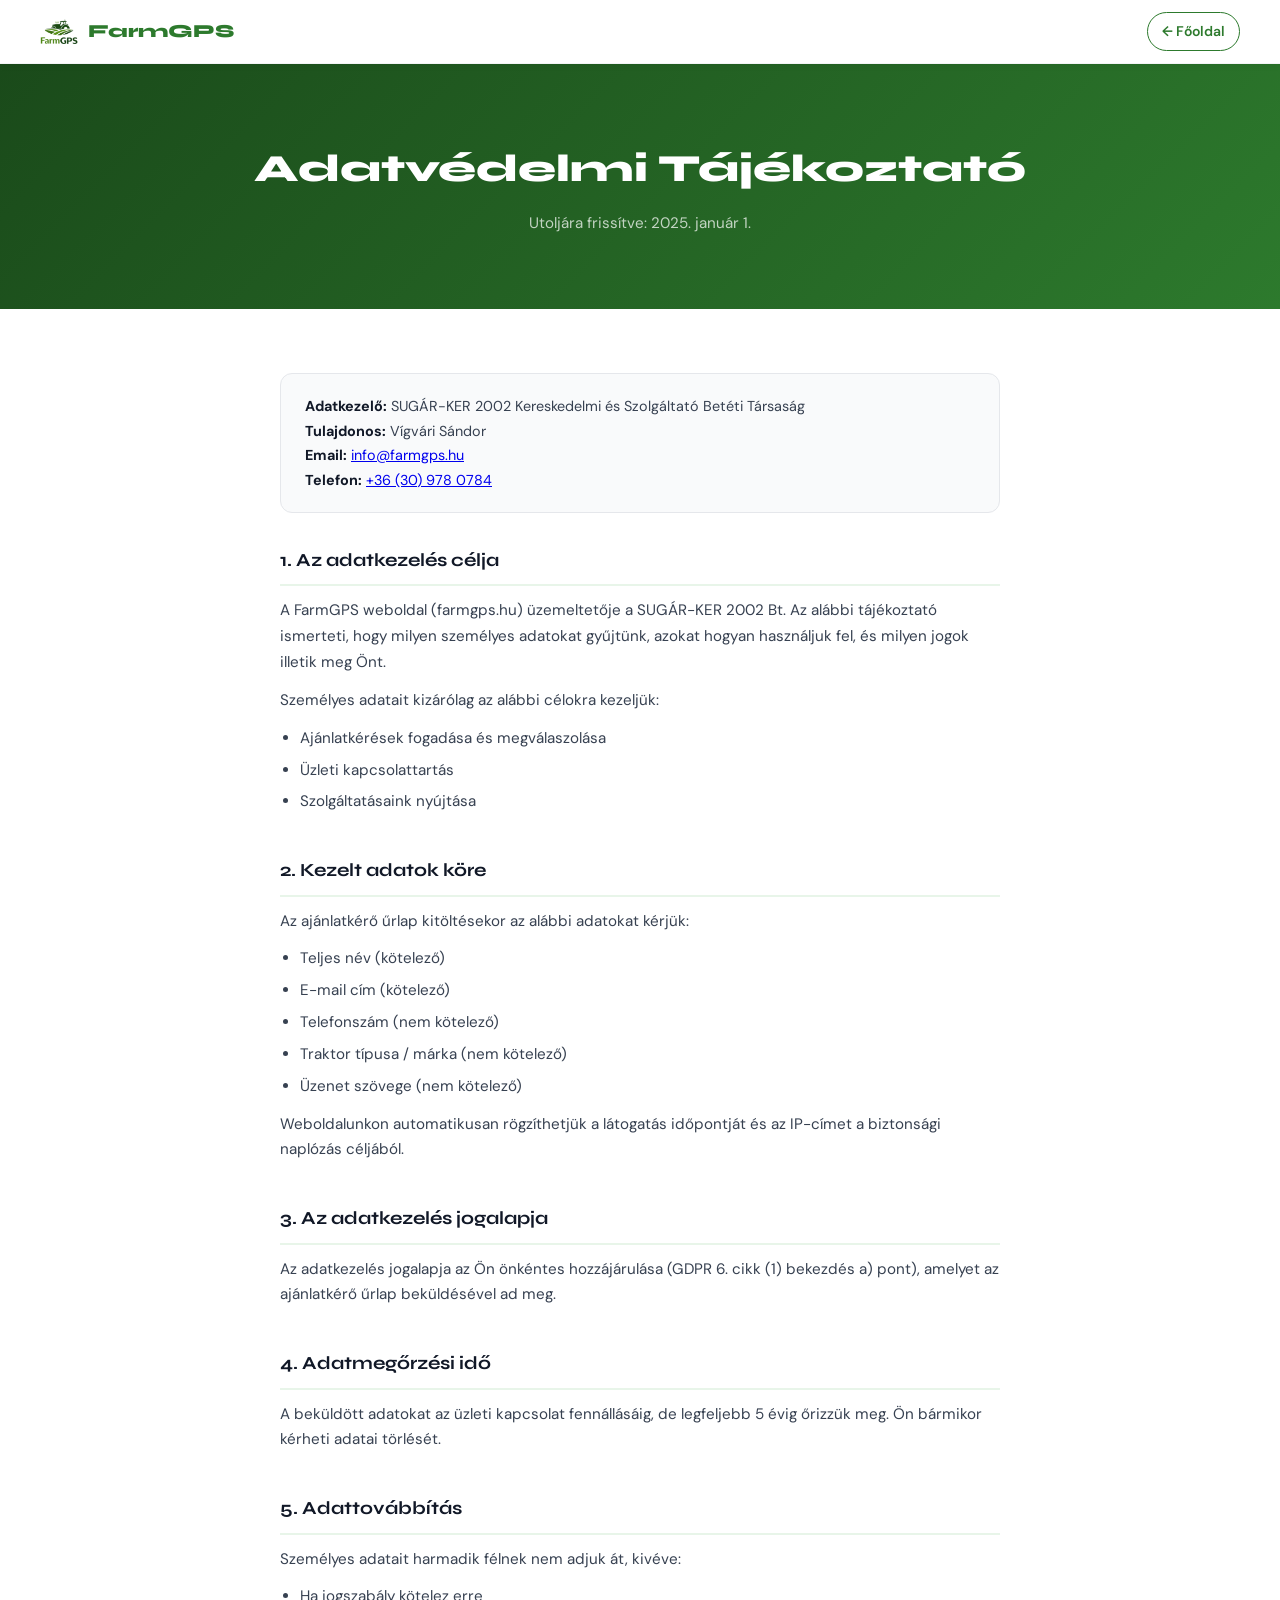
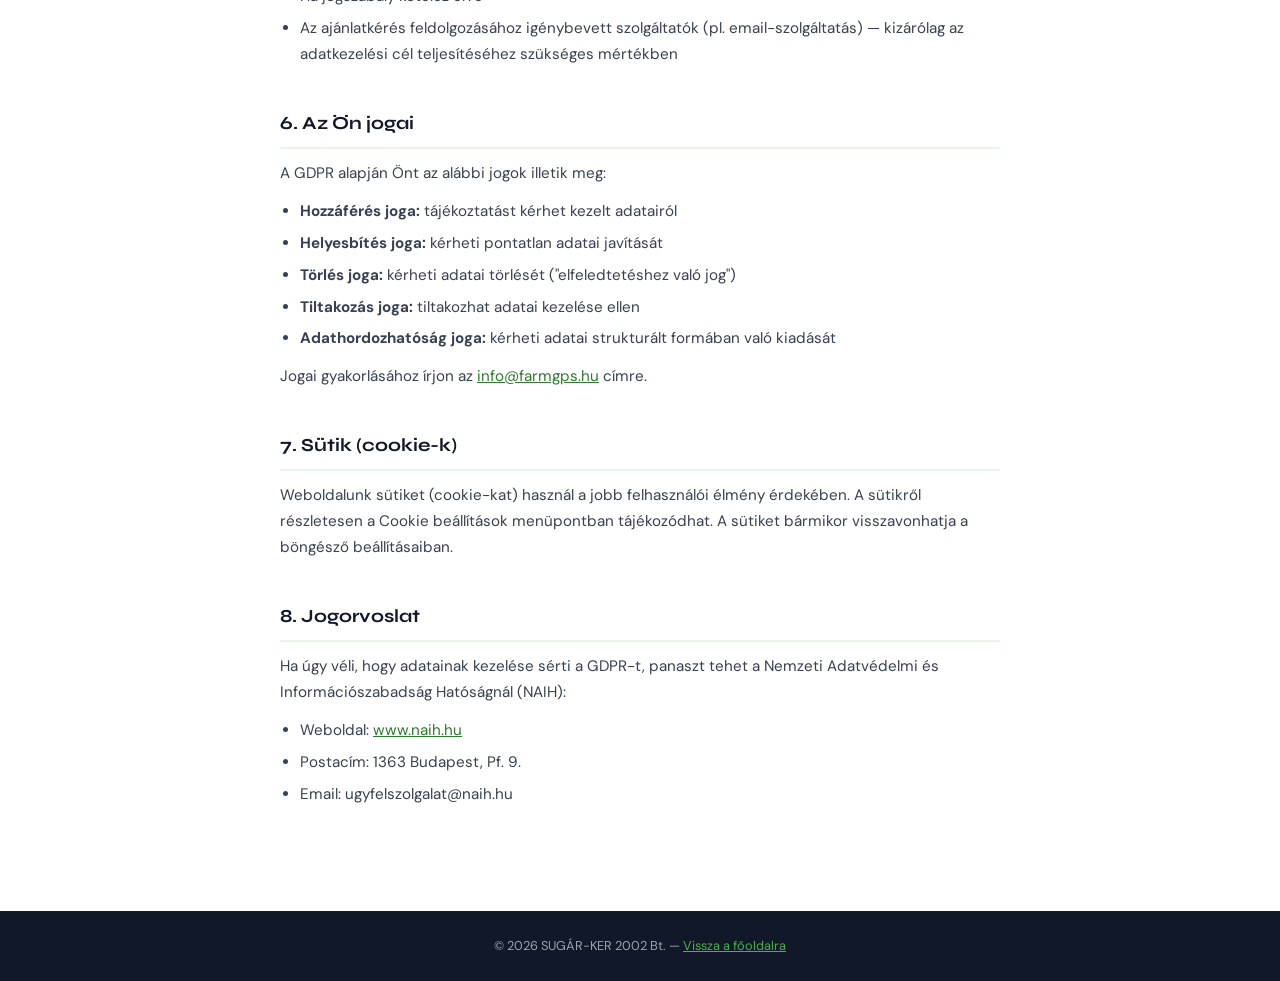
==== adatvedelem.html @ 324bcc1e "Add files via upload" ====
<!DOCTYPE html>
<html lang="hu">
<head>
  <meta charset="UTF-8" />
  <meta name="viewport" content="width=device-width, initial-scale=1.0, viewport-fit=cover" />
  <title>Adatvédelmi Tájékoztató — FarmGPS</title>
  <link rel="icon" type="image/png" href="images/fgpslogo.png" />
  <link rel="preconnect" href="https://fonts.googleapis.com" />
  <link rel="preconnect" href="https://fonts.gstatic.com" crossorigin />
  <link href="https://fonts.googleapis.com/css2?family=Syne:wght@700;800&family=DM+Sans:wght@400;500;600&display=swap" rel="stylesheet" />
  <style>
    *, *::before, *::after { box-sizing: border-box; margin: 0; padding: 0; }
    :root {
      --green-700: #2D7A2D;
      --green-100: #E8F5E9;
      --gray-50:  #F9FAFB;
      --gray-100: #F3F4F6;
      --gray-200: #E5E7EB;
      --gray-500: #6B7280;
      --gray-700: #374151;
      --gray-900: #111827;
    }
    html { scroll-behavior: smooth; -webkit-font-smoothing: antialiased; }
    body { font-family: 'DM Sans', sans-serif; color: var(--gray-700); background: #fff; line-height: 1.7; }

    /* Header */
    .site-header {
      background: #fff;
      border-bottom: 1px solid var(--gray-100);
      padding: 0 clamp(16px, 4vw, 40px);
      height: 64px;
      display: flex;
      align-items: center;
      justify-content: space-between;
      position: sticky;
      top: 0;
      z-index: 100;
      box-shadow: 0 1px 8px rgba(0,0,0,0.06);
    }
    .site-header .logo {
      display: flex;
      align-items: center;
      gap: 10px;
      text-decoration: none;
    }
    .site-header .logo img {
      height: 38px;
      mix-blend-mode: multiply;
    }
    .site-header .logo-name {
      font-family: 'Syne', sans-serif;
      font-size: 1.15rem;
      font-weight: 800;
      color: var(--green-700);
    }
    .back-btn {
      display: inline-flex;
      align-items: center;
      gap: 6px;
      color: var(--green-700);
      font-size: 0.875rem;
      font-weight: 600;
      text-decoration: none;
      padding: 7px 14px;
      border-radius: 50px;
      border: 1.5px solid var(--green-700);
      transition: all 0.2s;
    }
    .back-btn:hover { background: var(--green-700); color: #fff; }

    /* Content */
    .page-hero {
      background: linear-gradient(135deg, #1a4a1a, #2D7A2D);
      padding: clamp(40px, 6vw, 72px) clamp(16px, 4vw, 40px);
      text-align: center;
    }
    .page-hero h1 {
      font-family: 'Syne', sans-serif;
      font-size: clamp(1.6rem, 4vw, 2.4rem);
      font-weight: 800;
      color: #fff;
      margin-bottom: 10px;
    }
    .page-hero p {
      color: rgba(255,255,255,0.72);
      font-size: 0.95rem;
    }

    .content {
      max-width: 800px;
      margin: 0 auto;
      padding: clamp(32px, 6vw, 64px) clamp(16px, 4vw, 40px);
    }

    .section { margin-bottom: 40px; }
    .section h2 {
      font-family: 'Syne', sans-serif;
      font-size: 1.15rem;
      font-weight: 700;
      color: var(--gray-900);
      margin-bottom: 12px;
      padding-bottom: 8px;
      border-bottom: 2px solid var(--green-100);
    }
    .section p { margin-bottom: 12px; font-size: 0.95rem; color: var(--gray-700); }
    .section ul { padding-left: 20px; margin-bottom: 12px; }
    .section ul li { font-size: 0.95rem; color: var(--gray-700); margin-bottom: 6px; }
    .section a { color: var(--green-700); }

    .info-box {
      background: var(--gray-50);
      border: 1px solid var(--gray-200);
      border-radius: 12px;
      padding: 20px 24px;
      margin-bottom: 32px;
      font-size: 0.90rem;
    }
    .info-box strong { color: var(--gray-900); }

    footer {
      background: var(--gray-900);
      color: #9CA3AF;
      text-align: center;
      padding: 24px 16px;
      font-size: 0.80rem;
    }
    footer a { color: #4CAF50; }
  </style>
</head>
<body>

<header class="site-header">
  <a href="index.html" class="logo">
    <img src="images/fgpslogo.png" alt="FarmGPS" />
    <span class="logo-name">FarmGPS</span>
  </a>
  <a href="index.html" class="back-btn">
    ← Főoldal
  </a>
</header>

<div class="page-hero">
  <h1>Adatvédelmi Tájékoztató</h1>
  <p>Utoljára frissítve: 2025. január 1.</p>
</div>

<div class="content">

  <div class="info-box">
    <strong>Adatkezelő:</strong> SUGÁR-KER 2002 Kereskedelmi és Szolgáltató Betéti Társaság<br/>
    <strong>Tulajdonos:</strong> Vígvári Sándor<br/>
    <strong>Email:</strong> <a href="mailto:info@farmgps.hu">info@farmgps.hu</a><br/>
    <strong>Telefon:</strong> <a href="tel:+36309780784">+36 (30) 978 0784</a>
  </div>

  <div class="section">
    <h2>1. Az adatkezelés célja</h2>
    <p>A FarmGPS weboldal (farmgps.hu) üzemeltetője a SUGÁR-KER 2002 Bt. Az alábbi tájékoztató ismerteti, hogy milyen személyes adatokat gyűjtünk, azokat hogyan használjuk fel, és milyen jogok illetik meg Önt.</p>
    <p>Személyes adatait kizárólag az alábbi célokra kezeljük:</p>
    <ul>
      <li>Ajánlatkérések fogadása és megválaszolása</li>
      <li>Üzleti kapcsolattartás</li>
      <li>Szolgáltatásaink nyújtása</li>
    </ul>
  </div>

  <div class="section">
    <h2>2. Kezelt adatok köre</h2>
    <p>Az ajánlatkérő űrlap kitöltésekor az alábbi adatokat kérjük:</p>
    <ul>
      <li>Teljes név (kötelező)</li>
      <li>E-mail cím (kötelező)</li>
      <li>Telefonszám (nem kötelező)</li>
      <li>Traktor típusa / márka (nem kötelező)</li>
      <li>Üzenet szövege (nem kötelező)</li>
    </ul>
    <p>Weboldalunkon automatikusan rögzíthetjük a látogatás időpontját és az IP-címet a biztonsági naplózás céljából.</p>
  </div>

  <div class="section">
    <h2>3. Az adatkezelés jogalapja</h2>
    <p>Az adatkezelés jogalapja az Ön önkéntes hozzájárulása (GDPR 6. cikk (1) bekezdés a) pont), amelyet az ajánlatkérő űrlap beküldésével ad meg.</p>
  </div>

  <div class="section">
    <h2>4. Adatmegőrzési idő</h2>
    <p>A beküldött adatokat az üzleti kapcsolat fennállásáig, de legfeljebb 5 évig őrizzük meg. Ön bármikor kérheti adatai törlését.</p>
  </div>

  <div class="section">
    <h2>5. Adattovábbítás</h2>
    <p>Személyes adatait harmadik félnek nem adjuk át, kivéve:</p>
    <ul>
      <li>Ha jogszabály kötelez erre</li>
      <li>Az ajánlatkérés feldolgozásához igénybevett szolgáltatók (pl. email-szolgáltatás) — kizárólag az adatkezelési cél teljesítéséhez szükséges mértékben</li>
    </ul>
  </div>

  <div class="section">
    <h2>6. Az Ön jogai</h2>
    <p>A GDPR alapján Önt az alábbi jogok illetik meg:</p>
    <ul>
      <li><strong>Hozzáférés joga:</strong> tájékoztatást kérhet kezelt adatairól</li>
      <li><strong>Helyesbítés joga:</strong> kérheti pontatlan adatai javítását</li>
      <li><strong>Törlés joga:</strong> kérheti adatai törlését ("elfeledtetéshez való jog")</li>
      <li><strong>Tiltakozás joga:</strong> tiltakozhat adatai kezelése ellen</li>
      <li><strong>Adathordozhatóság joga:</strong> kérheti adatai strukturált formában való kiadását</li>
    </ul>
    <p>Jogai gyakorlásához írjon az <a href="mailto:info@farmgps.hu">info@farmgps.hu</a> címre.</p>
  </div>

  <div class="section">
    <h2>7. Sütik (cookie-k)</h2>
    <p>Weboldalunk sütiket (cookie-kat) használ a jobb felhasználói élmény érdekében. A sütikről részletesen a Cookie beállítások menüpontban tájékozódhat. A sütiket bármikor visszavonhatja a böngésző beállításaiban.</p>
  </div>

  <div class="section">
    <h2>8. Jogorvoslat</h2>
    <p>Ha úgy véli, hogy adatainak kezelése sérti a GDPR-t, panaszt tehet a Nemzeti Adatvédelmi és Információszabadság Hatóságnál (NAIH):</p>
    <ul>
      <li>Weboldal: <a href="https://www.naih.hu" target="_blank" rel="noopener">www.naih.hu</a></li>
      <li>Postacím: 1363 Budapest, Pf. 9.</li>
      <li>Email: ugyfelszolgalat@naih.hu</li>
    </ul>
  </div>

</div>

<footer>
  <p>&copy; <script>document.write(new Date().getFullYear())</script> SUGÁR-KER 2002 Bt. — <a href="index.html">Vissza a főoldalra</a></p>
</footer>

</body>
</html>
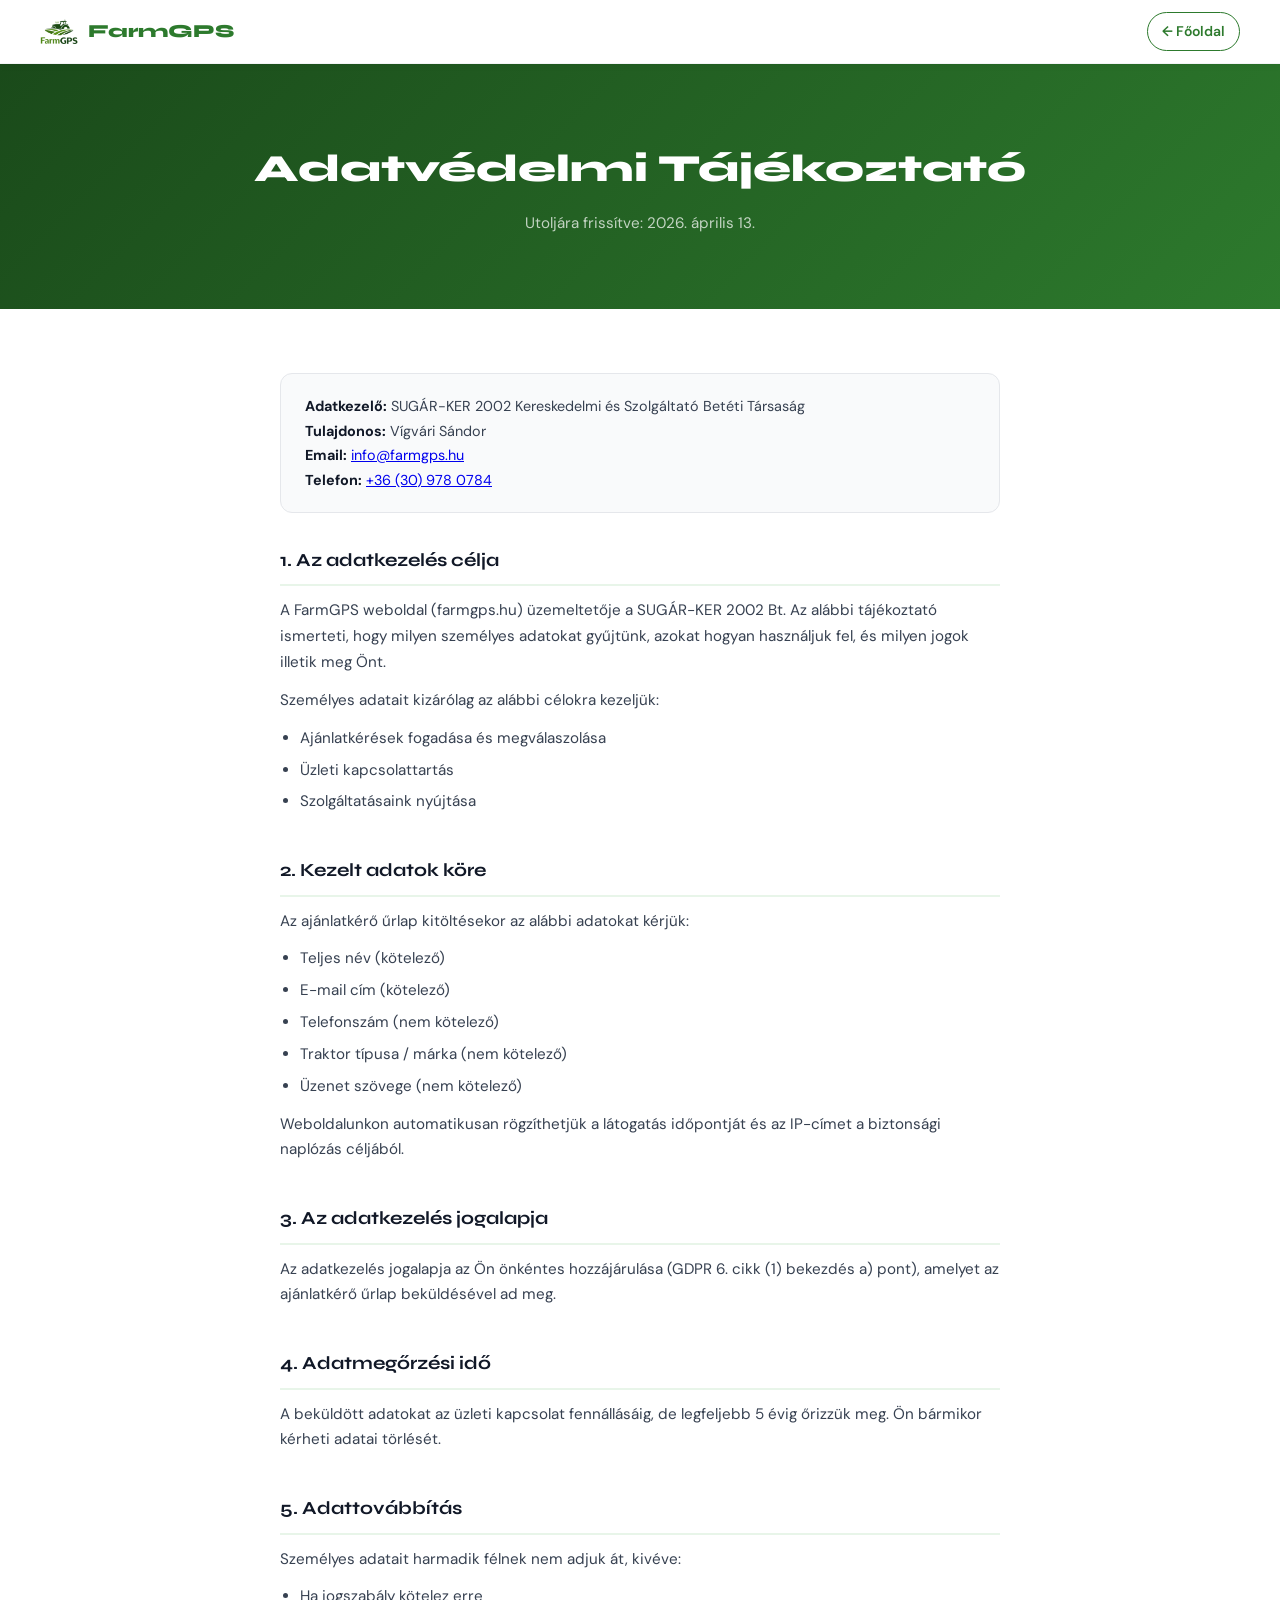
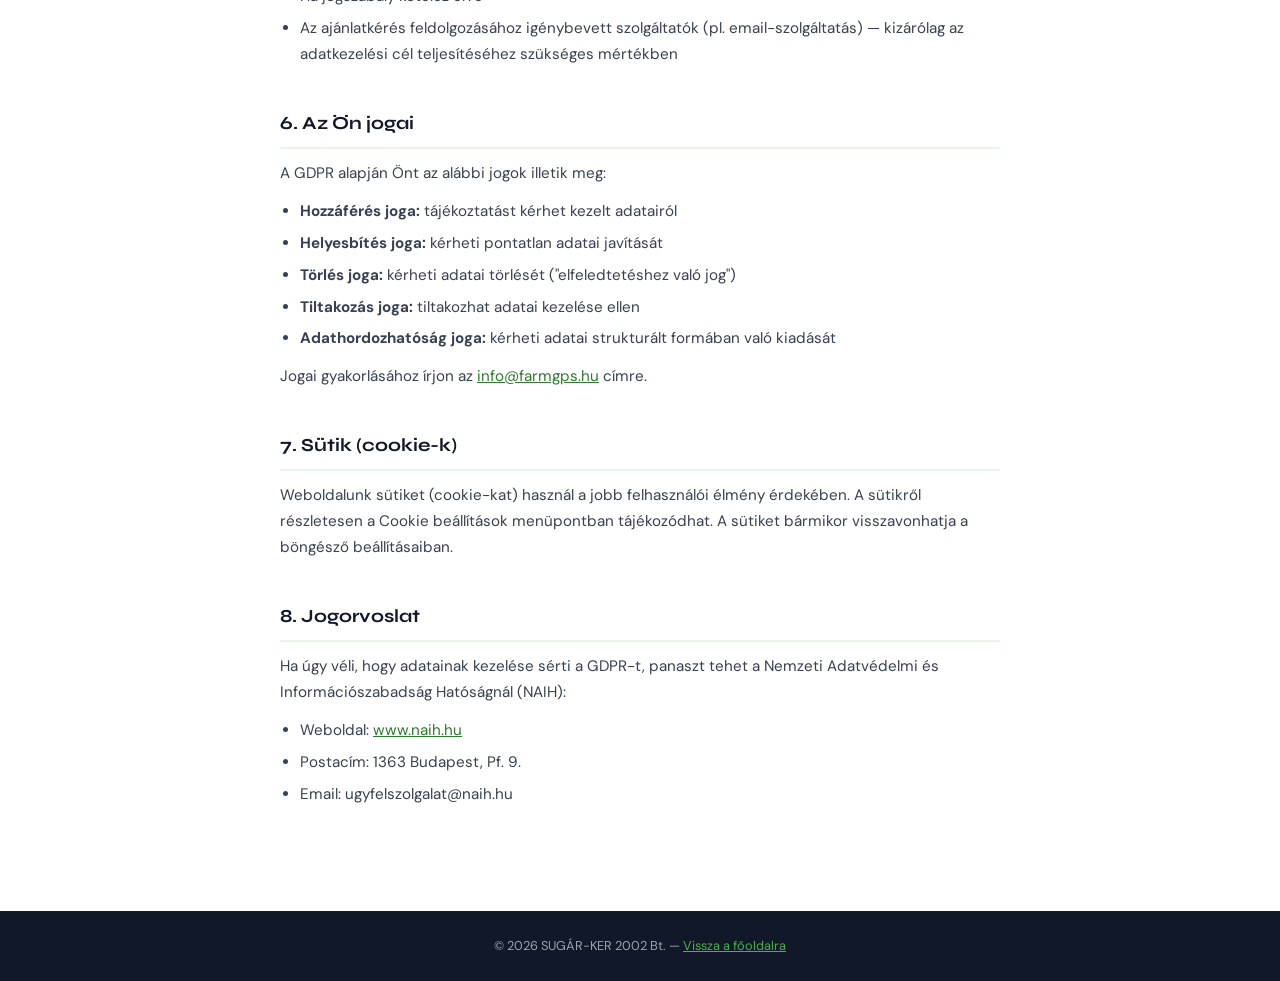
==== commit 4b7afc40: "Update adatvedelem.html" ====
--- a/adatvedelem.html
+++ b/adatvedelem.html
@@ -141,7 +141,7 @@
 
 <div class="page-hero">
   <h1>Adatvédelmi Tájékoztató</h1>
-  <p>Utoljára frissítve: 2025. január 1.</p>
+  <p>Utoljára frissítve: 2026. április 13.</p>
 </div>
 
 <div class="content">
